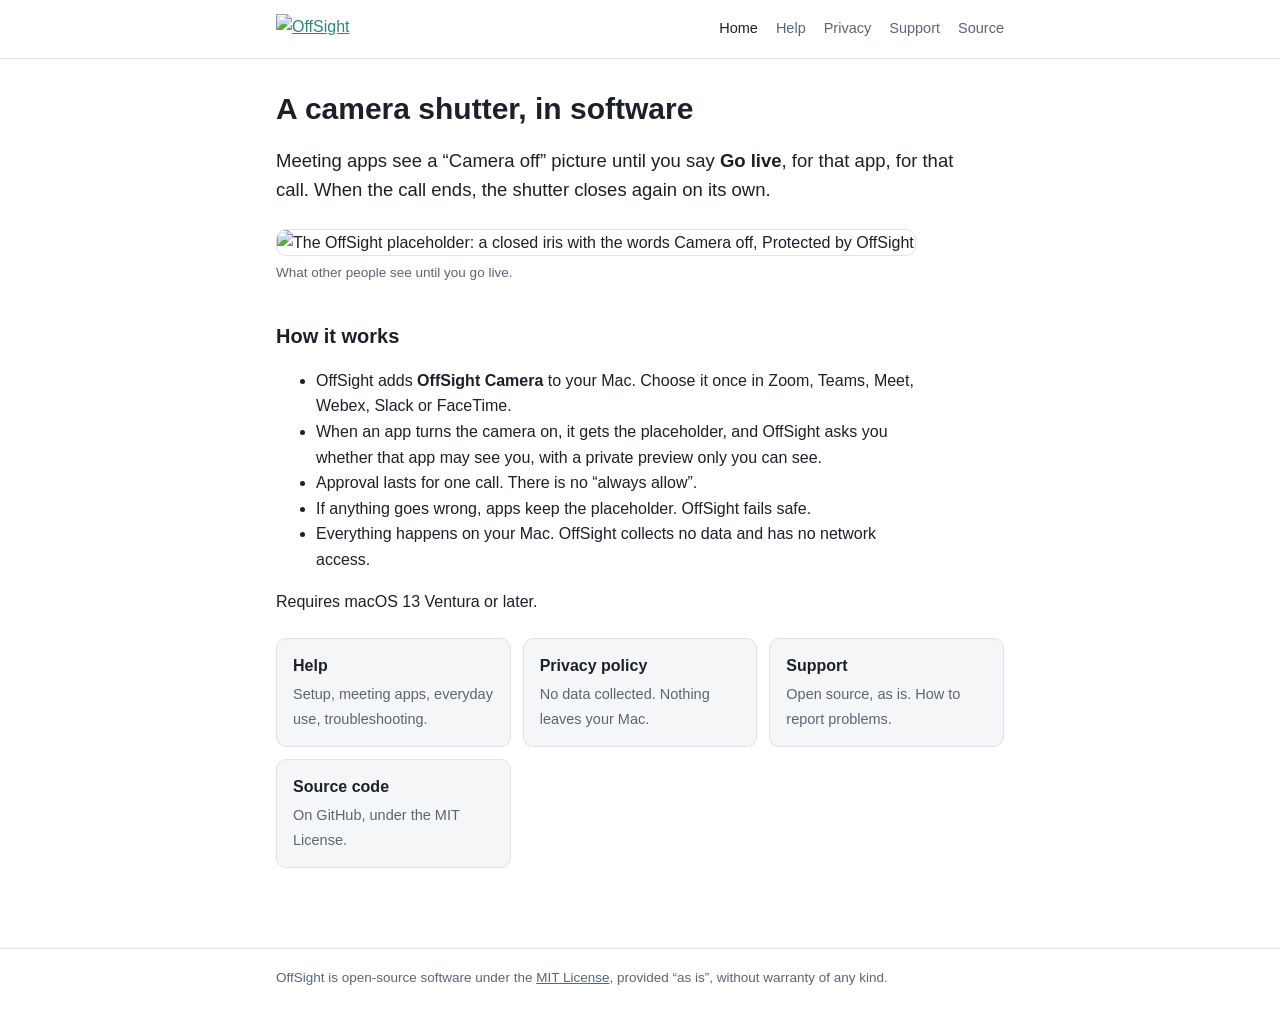
==== site/index.html @ a830881a "Project site for GitHub Pages: home, privacy policy, support site/ holds a small static site in the " ====
<!doctype html>
<html lang="en">
<head>
<meta charset="utf-8">
<meta name="viewport" content="width=device-width, initial-scale=1">
<title>OffSight — a software camera shutter for your Mac</title>
<meta name="description" content="OffSight shows meeting apps a Camera off picture until you approve live video, per app, per call.">
<link rel="stylesheet" href="style.css">
</head>
<body>
<header class="site">
  <div class="wrap">
    <a href="index.html" aria-label="OffSight home">
      <picture>
        <source srcset="help/images/lockup-horizontal-on-dark.svg" media="(prefers-color-scheme: dark)">
        <img src="help/images/lockup-horizontal-on-light.svg" alt="OffSight">
      </picture>
    </a>
    <nav aria-label="Site">
        <a href="index.html" aria-current="page">Home</a>
        <a href="help/index.html">Help</a>
        <a href="privacy.html">Privacy</a>
        <a href="support.html">Support</a>
        <a href="https://github.com/astatine-/offsight">Source</a>
    </nav>
  </div>
</header>
<main>
  <div class="wrap">
    <h1>A camera shutter, in software</h1>
    <p class="lead">Meeting apps see a “Camera off” picture until you say <strong>Go live</strong>, for that app, for that call. When the call ends, the shutter closes again on its own.</p>
    <figure>
      <img src="help/images/placeholder-camera-off.jpg" alt="The OffSight placeholder: a closed iris with the words Camera off, Protected by OffSight" width="640">
      <figcaption>What other people see until you go live.</figcaption>
    </figure>
    <h2>How it works</h2>
    <ul>
      <li>OffSight adds <strong>OffSight Camera</strong> to your Mac. Choose it once in Zoom, Teams, Meet, Webex, Slack or FaceTime.</li>
      <li>When an app turns the camera on, it gets the placeholder, and OffSight asks you whether that app may see you, with a private preview only you can see.</li>
      <li>Approval lasts for one call. There is no “always allow”.</li>
      <li>If anything goes wrong, apps keep the placeholder. OffSight fails safe.</li>
      <li>Everything happens on your Mac. OffSight collects no data and has no network access.</li>
    </ul>
    <p>Requires macOS 13 Ventura or later.</p>
    <div class="cards">
      <a class="card" href="help/index.html"><strong>Help</strong><span>Setup, meeting apps, everyday use, troubleshooting.</span></a>
      <a class="card" href="privacy.html"><strong>Privacy policy</strong><span>No data collected. Nothing leaves your Mac.</span></a>
      <a class="card" href="support.html"><strong>Support</strong><span>Open source, as is. How to report problems.</span></a>
      <a class="card" href="https://github.com/astatine-/offsight"><strong>Source code</strong><span>On GitHub, under the MIT License.</span></a>
    </div>
  </div>
</main>
<footer class="site">
  <div class="wrap">
    OffSight is open-source software under the <a href="https://github.com/astatine-/offsight/blob/main/LICENSE">MIT License</a>, provided “as is”, without warranty of any kind.
  </div>
</footer>
</body>
</html>
---- site/style.css ----
/* OffSight project site: privacy policy, support and landing page. Brand colours from the design handoff. */
:root {
  color-scheme: light dark;
  --bg: #ffffff;
  --surface: #f5f6f8;
  --border: #dfe2e7;
  --text: #1c2129;
  --muted: #5b6573;
  --accent: #2f8580;
}
@media (prefers-color-scheme: dark) {
  :root:not([data-theme="light"]) {
    --bg: #191d24;
    --surface: #212731;
    --border: #333b47;
    --text: #eceef1;
    --muted: #a3acb8;
    --accent: #6fc7c2;
  }
}
:root[data-theme="dark"] {
  --bg: #191d24;
  --surface: #212731;
  --border: #333b47;
  --text: #eceef1;
  --muted: #a3acb8;
  --accent: #6fc7c2;
}

* { box-sizing: border-box; }
body {
  margin: 0;
  background: var(--bg);
  color: var(--text);
  font: 16px/1.6 -apple-system, BlinkMacSystemFont, "SF Pro Text", "Helvetica Neue", "Segoe UI", sans-serif;
  -webkit-font-smoothing: antialiased;
}
.wrap { max-width: 760px; margin: 0 auto; padding: 0 16px; }

header.site { border-bottom: 1px solid var(--border); }
header.site .wrap { display: flex; align-items: center; justify-content: space-between; gap: 16px; flex-wrap: wrap; padding-top: 14px; padding-bottom: 14px; }
header.site img { height: 30px; width: auto; display: block; }
header.site nav { display: flex; gap: 18px; flex-wrap: wrap; font-size: 14.5px; }
header.site nav a { color: var(--muted); text-decoration: none; }
header.site nav a:hover, header.site nav a[aria-current="page"] { color: var(--text); }

main { padding: 32px 0 56px; }
h1 { font-size: 30px; line-height: 1.2; margin: 0 0 8px; }
h2 { font-size: 20px; margin: 36px 0 8px; }
p, li { max-width: 68ch; }
a { color: var(--accent); }
.lead { font-size: 18.5px; color: var(--text); }
.meta { color: var(--muted); font-size: 14px; margin: 0 0 24px; }

.callout {
  background: var(--surface); border-left: 3px solid var(--accent);
  border-radius: 0 8px 8px 0; padding: 12px 16px; margin: 20px 0;
}
.cards { display: grid; grid-template-columns: repeat(auto-fit, minmax(210px, 1fr)); gap: 12px; margin: 24px 0; }
.card {
  display: block; padding: 14px 16px; border: 1px solid var(--border); border-radius: 10px;
  background: var(--surface); color: var(--text); text-decoration: none;
}
.card strong { display: block; margin-bottom: 2px; }
.card span { color: var(--muted); font-size: 14.5px; }
.card:hover { border-color: var(--accent); }

figure { margin: 24px 0; }
figure img { max-width: 100%; height: auto; border-radius: 10px; border: 1px solid var(--border); display: block; }
figcaption { font-size: 13.5px; color: var(--muted); margin-top: 6px; }

footer.site { border-top: 1px solid var(--border); color: var(--muted); font-size: 13.5px; }
footer.site .wrap { padding-top: 18px; padding-bottom: 28px; }
footer.site a { color: var(--muted); }
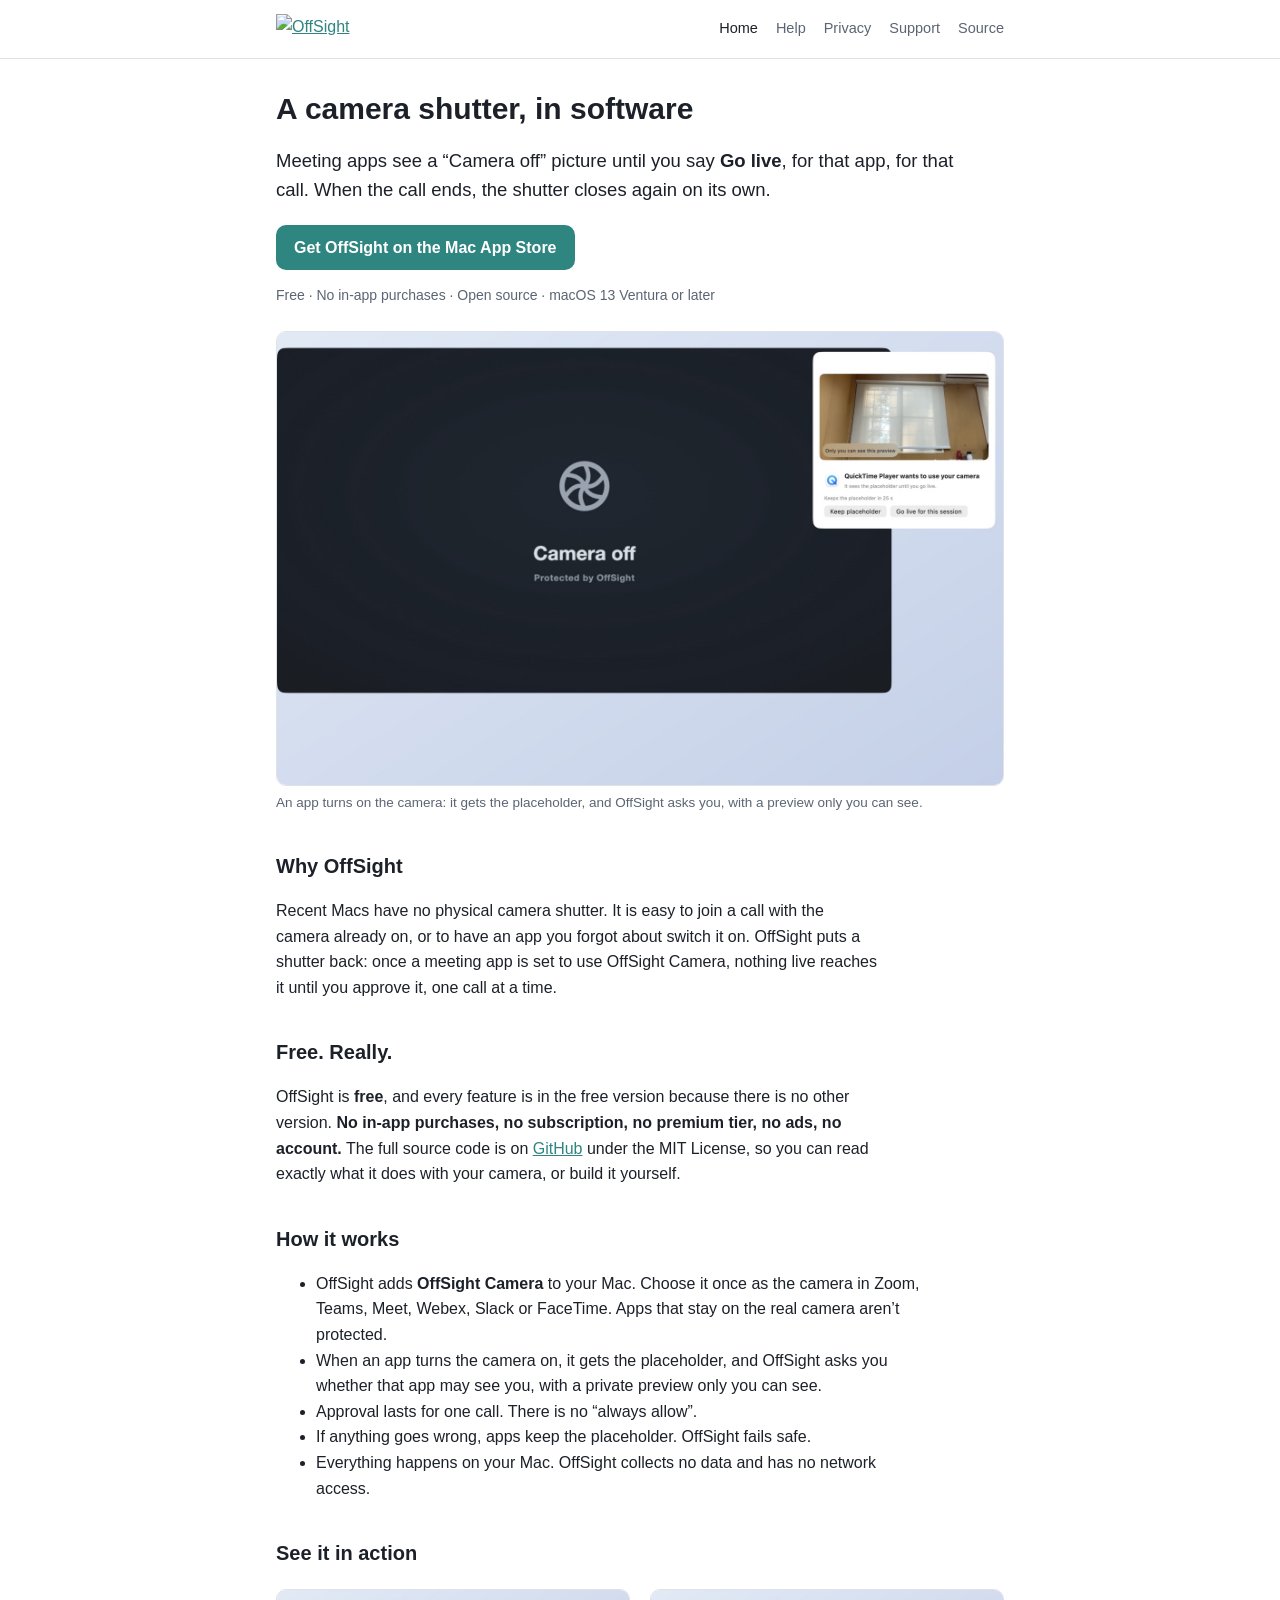
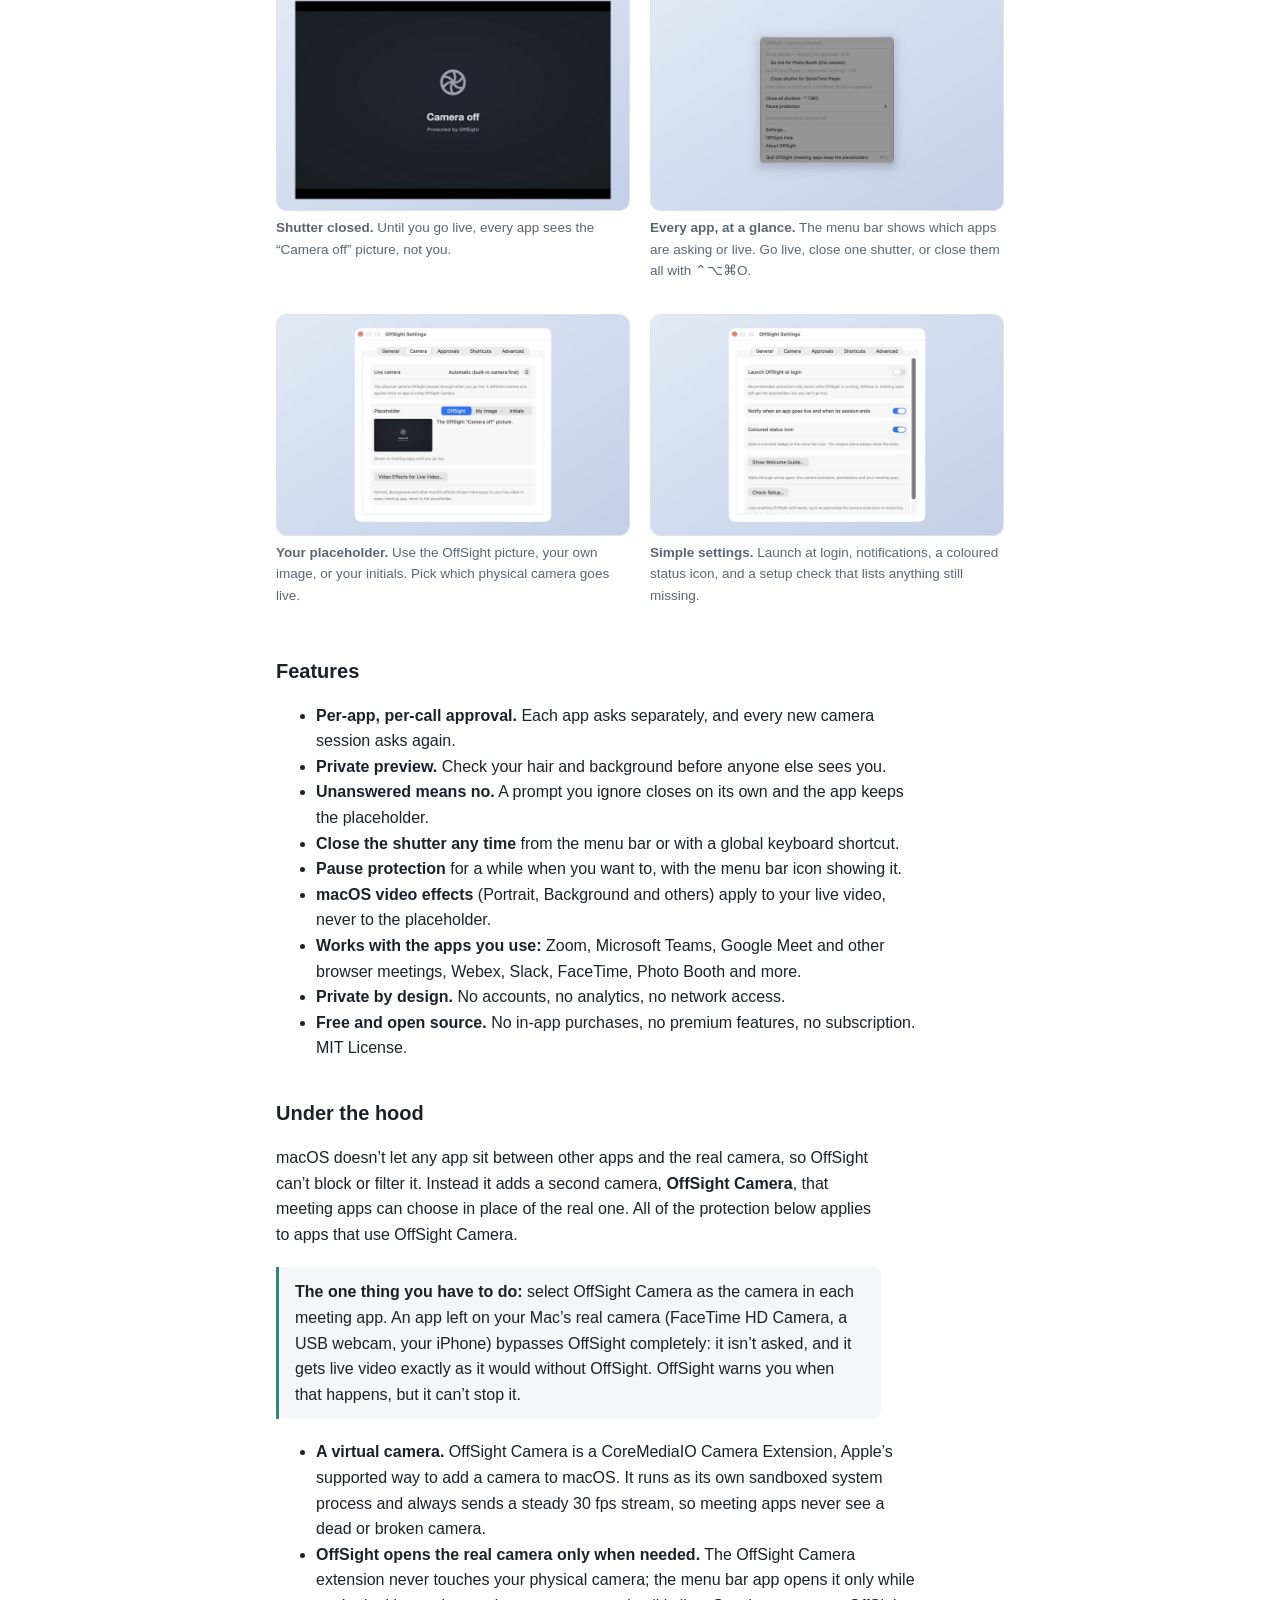
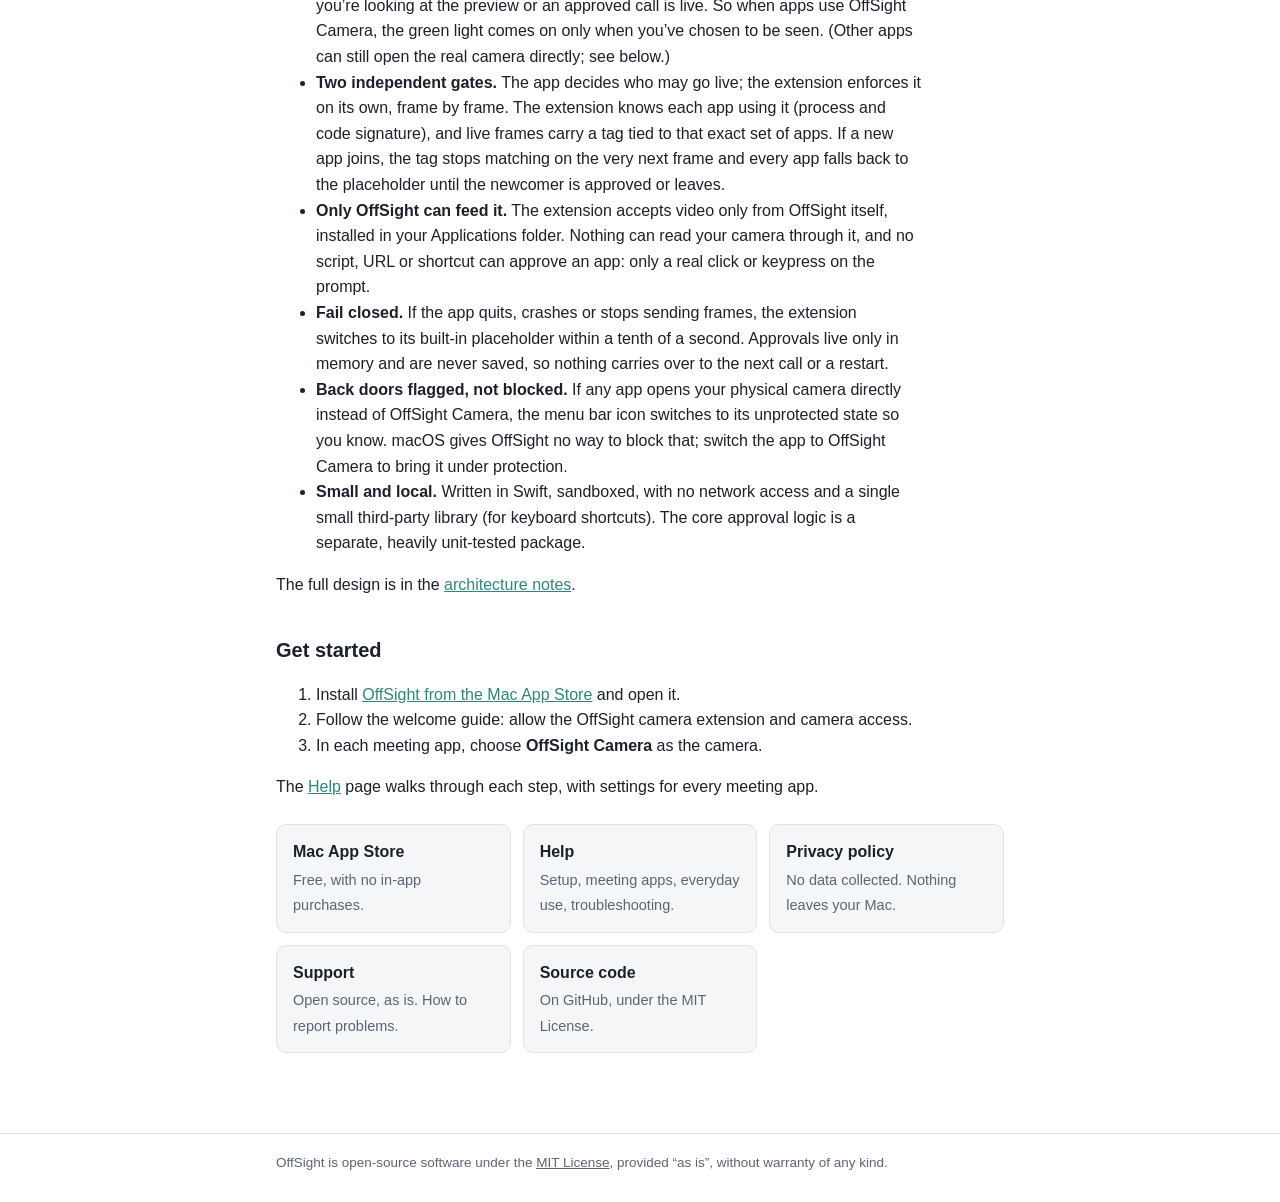
==== commit 085aeb7d: "Point README and site at the Mac App Store release - README: Install section linking to the App Stor" ====
--- a/site/index.html
+++ b/site/index.html
@@ -4,7 +4,7 @@
 <meta charset="utf-8">
 <meta name="viewport" content="width=device-width, initial-scale=1">
 <title>OffSight — a software camera shutter for your Mac</title>
-<meta name="description" content="OffSight shows meeting apps a Camera off picture until you approve live video, per app, per call.">
+<meta name="description" content="OffSight shows meeting apps a Camera off picture until you approve live video, per app, per call. Free and open source, with no in-app purchases. On the Mac App Store.">
 <link rel="stylesheet" href="style.css">
 </head>
 <body>
@@ -21,7 +21,7 @@
         <a href="help/index.html">Help</a>
         <a href="privacy.html">Privacy</a>
         <a href="support.html">Support</a>
-        <a href="https://github.com/astatine-/offsight">Source</a>
+        <a href="https://github.com/StoriInnovations/OffSight">Source</a>
     </nav>
   </div>
 </header>
@@ -29,30 +29,97 @@
   <div class="wrap">
     <h1>A camera shutter, in software</h1>
     <p class="lead">Meeting apps see a “Camera off” picture until you say <strong>Go live</strong>, for that app, for that call. When the call ends, the shutter closes again on its own.</p>
+    <p class="cta">
+      <a class="button" href="https://apps.apple.com/us/app/offsight/id6821906917">Get OffSight on the Mac App Store</a>
+      <span class="meta-inline">Free · No in-app purchases · Open source · macOS 13 Ventura or later</span>
+    </p>
     <figure>
-      <img src="help/images/placeholder-camera-off.jpg" alt="The OffSight placeholder: a closed iris with the words Camera off, Protected by OffSight" width="640">
-      <figcaption>What other people see until you go live.</figcaption>
+      <img src="images/approval-prompt.jpg" alt="QuickTime Player shows the Camera off placeholder while OffSight asks: QuickTime Player wants to use your camera, with a private preview and the buttons Keep placeholder and Go live for this session" width="1600" height="1000">
+      <figcaption>An app turns on the camera: it gets the placeholder, and OffSight asks you, with a preview only you can see.</figcaption>
     </figure>
+
+    <h2>Why OffSight</h2>
+    <p>Recent Macs have no physical camera shutter. It is easy to join a call with the camera already on, or to have an app you forgot about switch it on. OffSight puts a shutter back: once a meeting app is set to use OffSight Camera, nothing live reaches it until you approve it, one call at a time.</p>
+
+    <h2>Free. Really.</h2>
+    <p>OffSight is <strong>free</strong>, and every feature is in the free version because there is no other version. <strong>No in-app purchases, no subscription, no premium tier, no ads, no account.</strong> The full source code is on <a href="https://github.com/StoriInnovations/OffSight">GitHub</a> under the MIT License, so you can read exactly what it does with your camera, or build it yourself.</p>
+
     <h2>How it works</h2>
     <ul>
-      <li>OffSight adds <strong>OffSight Camera</strong> to your Mac. Choose it once in Zoom, Teams, Meet, Webex, Slack or FaceTime.</li>
+      <li>OffSight adds <strong>OffSight Camera</strong> to your Mac. Choose it once as the camera in Zoom, Teams, Meet, Webex, Slack or FaceTime. Apps that stay on the real camera aren’t protected.</li>
       <li>When an app turns the camera on, it gets the placeholder, and OffSight asks you whether that app may see you, with a private preview only you can see.</li>
       <li>Approval lasts for one call. There is no “always allow”.</li>
       <li>If anything goes wrong, apps keep the placeholder. OffSight fails safe.</li>
       <li>Everything happens on your Mac. OffSight collects no data and has no network access.</li>
     </ul>
-    <p>Requires macOS 13 Ventura or later.</p>
+
+    <h2>See it in action</h2>
+    <div class="shots">
+      <figure>
+        <img src="images/placeholder-in-quicktime.jpg" alt="A video window showing the OffSight placeholder: a closed iris with the words Camera off, Protected by OffSight" width="1600" height="1000" loading="lazy">
+        <figcaption><strong>Shutter closed.</strong> Until you go live, every app sees the “Camera off” picture, not you.</figcaption>
+      </figure>
+      <figure>
+        <img src="images/menu-two-sessions.jpg" alt="The OffSight menu listing Photo Booth waiting for approval and QuickTime Player approved, with Close all shutters and Pause protection" width="1600" height="1000" loading="lazy">
+        <figcaption><strong>Every app, at a glance.</strong> The menu bar shows which apps are asking or live. Go live, close one shutter, or close them all with ⌃⌥⌘O.</figcaption>
+      </figure>
+      <figure>
+        <img src="images/settings-2.jpg" alt="OffSight Settings, Camera tab: live camera choice, placeholder choice of OffSight, My Image or Initials, and Video Effects for Live Video" width="1600" height="1000" loading="lazy">
+        <figcaption><strong>Your placeholder.</strong> Use the OffSight picture, your own image, or your initials. Pick which physical camera goes live.</figcaption>
+      </figure>
+      <figure>
+        <img src="images/settings-1.jpg" alt="OffSight Settings, General tab: launch at login, notifications, coloured status icon, Show Welcome Guide and Check Setup" width="1600" height="1000" loading="lazy">
+        <figcaption><strong>Simple settings.</strong> Launch at login, notifications, a coloured status icon, and a setup check that lists anything still missing.</figcaption>
+      </figure>
+    </div>
+
+    <h2>Features</h2>
+    <ul>
+      <li><strong>Per-app, per-call approval.</strong> Each app asks separately, and every new camera session asks again.</li>
+      <li><strong>Private preview.</strong> Check your hair and background before anyone else sees you.</li>
+      <li><strong>Unanswered means no.</strong> A prompt you ignore closes on its own and the app keeps the placeholder.</li>
+      <li><strong>Close the shutter any time</strong> from the menu bar or with a global keyboard shortcut.</li>
+      <li><strong>Pause protection</strong> for a while when you want to, with the menu bar icon showing it.</li>
+      <li><strong>macOS video effects</strong> (Portrait, Background and others) apply to your live video, never to the placeholder.</li>
+      <li><strong>Works with the apps you use:</strong> Zoom, Microsoft Teams, Google Meet and other browser meetings, Webex, Slack, FaceTime, Photo Booth and more.</li>
+      <li><strong>Private by design.</strong> No accounts, no analytics, no network access.</li>
+      <li><strong>Free and open source.</strong> No in-app purchases, no premium features, no subscription. MIT License.</li>
+    </ul>
+
+    <h2>Under the hood</h2>
+    <p>macOS doesn’t let any app sit between other apps and the real camera, so OffSight can’t block or filter it. Instead it adds a second camera, <strong>OffSight Camera</strong>, that meeting apps can choose in place of the real one. All of the protection below applies to apps that use OffSight Camera.</p>
+    <p class="callout"><strong>The one thing you have to do:</strong> select OffSight Camera as the camera in each meeting app. An app left on your Mac’s real camera (FaceTime HD Camera, a USB webcam, your iPhone) bypasses OffSight completely: it isn’t asked, and it gets live video exactly as it would without OffSight. OffSight warns you when that happens, but it can’t stop it.</p>
+    <ul>
+      <li><strong>A virtual camera.</strong> OffSight Camera is a CoreMediaIO Camera Extension, Apple’s supported way to add a camera to macOS. It runs as its own sandboxed system process and always sends a steady 30 fps stream, so meeting apps never see a dead or broken camera.</li>
+      <li><strong>OffSight opens the real camera only when needed.</strong> The OffSight Camera extension never touches your physical camera; the menu bar app opens it only while you’re looking at the preview or an approved call is live. So when apps use OffSight Camera, the green light comes on only when you’ve chosen to be seen. (Other apps can still open the real camera directly; see below.)</li>
+      <li><strong>Two independent gates.</strong> The app decides who may go live; the extension enforces it on its own, frame by frame. The extension knows each app using it (process and code signature), and live frames carry a tag tied to that exact set of apps. If a new app joins, the tag stops matching on the very next frame and every app falls back to the placeholder until the newcomer is approved or leaves.</li>
+      <li><strong>Only OffSight can feed it.</strong> The extension accepts video only from OffSight itself, installed in your Applications folder. Nothing can read your camera through it, and no script, URL or shortcut can approve an app: only a real click or keypress on the prompt.</li>
+      <li><strong>Fail closed.</strong> If the app quits, crashes or stops sending frames, the extension switches to its built-in placeholder within a tenth of a second. Approvals live only in memory and are never saved, so nothing carries over to the next call or a restart.</li>
+      <li><strong>Back doors flagged, not blocked.</strong> If any app opens your physical camera directly instead of OffSight Camera, the menu bar icon switches to its unprotected state so you know. macOS gives OffSight no way to block that; switch the app to OffSight Camera to bring it under protection.</li>
+      <li><strong>Small and local.</strong> Written in Swift, sandboxed, with no network access and a single small third-party library (for keyboard shortcuts). The core approval logic is a separate, heavily unit-tested package.</li>
+    </ul>
+    <p>The full design is in the <a href="https://github.com/StoriInnovations/OffSight/blob/main/docs/02-architecture-and-implementation.md">architecture notes</a>.</p>
+
+    <h2>Get started</h2>
+    <ol>
+      <li>Install <a href="https://apps.apple.com/us/app/offsight/id6821906917">OffSight from the Mac App Store</a> and open it.</li>
+      <li>Follow the welcome guide: allow the OffSight camera extension and camera access.</li>
+      <li>In each meeting app, choose <strong>OffSight Camera</strong> as the camera.</li>
+    </ol>
+    <p>The <a href="help/index.html">Help</a> page walks through each step, with settings for every meeting app.</p>
+
     <div class="cards">
+      <a class="card" href="https://apps.apple.com/us/app/offsight/id6821906917"><strong>Mac App Store</strong><span>Free, with no in-app purchases.</span></a>
       <a class="card" href="help/index.html"><strong>Help</strong><span>Setup, meeting apps, everyday use, troubleshooting.</span></a>
       <a class="card" href="privacy.html"><strong>Privacy policy</strong><span>No data collected. Nothing leaves your Mac.</span></a>
       <a class="card" href="support.html"><strong>Support</strong><span>Open source, as is. How to report problems.</span></a>
-      <a class="card" href="https://github.com/astatine-/offsight"><strong>Source code</strong><span>On GitHub, under the MIT License.</span></a>
+      <a class="card" href="https://github.com/StoriInnovations/OffSight"><strong>Source code</strong><span>On GitHub, under the MIT License.</span></a>
     </div>
   </div>
 </main>
 <footer class="site">
   <div class="wrap">
-    OffSight is open-source software under the <a href="https://github.com/astatine-/offsight/blob/main/LICENSE">MIT License</a>, provided “as is”, without warranty of any kind.
+    OffSight is open-source software under the <a href="https://github.com/StoriInnovations/OffSight/blob/main/LICENSE">MIT License</a>, provided “as is”, without warranty of any kind.
   </div>
 </footer>
 </body>
--- a/site/style.css
+++ b/site/style.css
@@ -72,3 +72,13 @@
 footer.site { border-top: 1px solid var(--border); color: var(--muted); font-size: 13.5px; }
 footer.site .wrap { padding-top: 18px; padding-bottom: 28px; }
 footer.site a { color: var(--muted); }
+
+.cta { display: flex; align-items: center; gap: 14px; flex-wrap: wrap; margin: 20px 0 8px; }
+.button {
+  display: inline-block; padding: 10px 18px; border-radius: 10px;
+  background: var(--accent); color: var(--bg); font-weight: 600; text-decoration: none;
+}
+.button:hover { filter: brightness(1.08); }
+.meta-inline { color: var(--muted); font-size: 14px; }
+.shots { display: grid; grid-template-columns: repeat(auto-fit, minmax(300px, 1fr)); gap: 8px 20px; }
+.shots figure { margin: 12px 0; }
